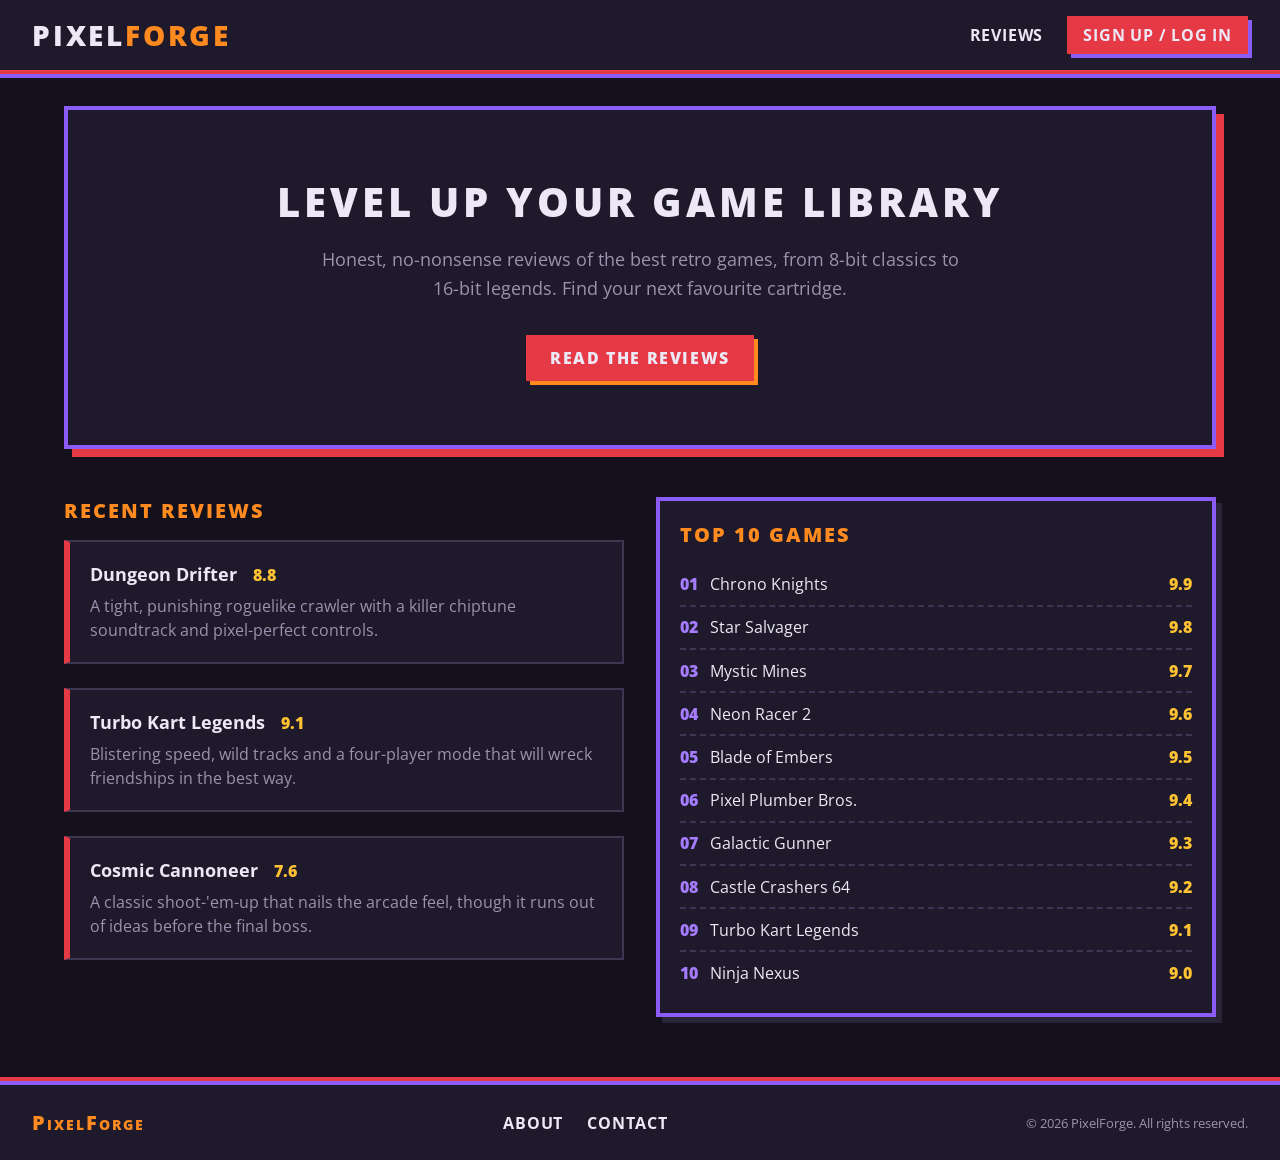
==== index.html @ 7b4bf4bd "add initial index page and styles" ====
<!DOCTYPE html>
<html lang="en">
<head>
    <title>PixelForge</title>
    <link rel="stylesheet" href="/styles.css">
</head>
<body>

    <header>
        <h1>Pixel<span>Forge</span></h1>
        <nav>
            <ul>
                <li><a href="#">Reviews</a></li>
                <li><a href="#" class="signup">Sign up / Log in</a></li>
            </ul>
        </nav>
    </header>

    <main>
        <section class="hero">
            <h2>Level up your game library</h2>
            <p>Honest, no-nonsense reviews of the best retro games, from 8-bit classics to 16-bit legends. Find your next favourite cartridge.</p>
            <a href="#" class="cta">Read the reviews</a>
        </section>

        <section class="highlights">
            <section>
                <h2>Recent Reviews</h2>
                <article>
                    <h3>Dungeon Drifter</h3>
                    <data value="8.8">8.8</data>
                    <p>A tight, punishing roguelike crawler with a killer chiptune soundtrack and pixel-perfect controls.</p>
                </article>
                <article>
                    <h3>Turbo Kart Legends</h3>
                    <data value="9.1">9.1</data>
                    <p>Blistering speed, wild tracks and a four-player mode that will wreck friendships in the best way.</p>
                </article>
                <article>
                    <h3>Cosmic Cannoneer</h3>
                    <data value="7.6">7.6</data>
                    <p>A classic shoot-'em-up that nails the arcade feel, though it runs out of ideas before the final boss.</p>
                </article>
            </section>

            <aside>
                <h2>Top 10 Games</h2>
                <ol>
                    <li><span>Chrono Knights</span><data value="9.9">9.9</data></li>
                    <li><span>Star Salvager</span><data value="9.8">9.8</data></li>
                    <li><span>Mystic Mines</span><data value="9.7">9.7</data></li>
                    <li><span>Neon Racer 2</span><data value="9.6">9.6</data></li>
                    <li><span>Blade of Embers</span><data value="9.5">9.5</data></li>
                    <li><span>Pixel Plumber Bros.</span><data value="9.4">9.4</data></li>
                    <li><span>Galactic Gunner</span><data value="9.3">9.3</data></li>
                    <li><span>Castle Crashers 64</span><data value="9.2">9.2</data></li>
                    <li><span>Turbo Kart Legends</span><data value="9.1">9.1</data></li>
                    <li><span>Ninja Nexus</span><data value="9.0">9.0</data></li>
                </ol>
            </aside>
        </section>
    </main>

    <footer>
        <p>PixelForge</p>
        <nav>
            <ul>
                <li><a href="#">About</a></li>
                <li><a href="#">Contact</a></li>
            </ul>
        </nav>
        <small>&copy; 2026 PixelForge. All rights reserved.</small>
    </footer>

</body>
</html>
---- styles.css ----
@import url('https://fonts.googleapis.com/css2?family=Open+Sans:ital,wght@0,300..800;1,300..800&display=swap');

:root {
    /* Backgrounds */
    --color-bg: #14111c;
    --color-surface: #1e1a2b;
    --color-surface-raised: #2a2439;
    --color-border: #3d3552;

    /* Text */
    --color-text: #ece8f5;
    --color-text-muted: #9a93ad;
    --color-text-disabled: #5f5873;

    /* Brand */
    --color-primary: #e63946;
    --color-primary-hover: #ff4d5a;
    --color-secondary: #8b5cf6;
    --color-secondary-hover: #a67cff;
    --color-accent: #ff8a1f;

    /* Status */
    --color-success: #3ddc84;
    --color-warning: #ffc233;
    --color-danger: #ff3b30;
    --color-info: #38bdf8;
}

* {
    margin: 0;
    padding: 0;
}
a {
    color: inherit;
}
body {
    font-family: "Open Sans", sans-serif;
    background-color: var(--color-bg);
    color: var(--color-text);
}

header {
    display: flex;
    align-items: center;
    justify-content: space-between;
    padding: 1rem 2rem;
    background-color: var(--color-surface);
    border-bottom: 4px solid var(--color-primary);
    box-shadow: 0 4px 0 var(--color-secondary);
}
header h1 {
    font-size: 1.75rem;
    font-weight: 800;
    letter-spacing: 0.1em;
    text-transform: uppercase;
}
header h1 span {
    color: var(--color-accent);
}
header nav ul {
    display: flex;
    align-items: center;
    gap: 1.5rem;
    list-style: none;
}
header nav a {
    text-decoration: none;
    font-weight: 700;
    text-transform: uppercase;
    letter-spacing: 0.05em;
}
header nav a:hover {
    color: var(--color-accent);
}
header nav .signup {
    padding: 0.5rem 1rem;
    background-color: var(--color-primary);
    box-shadow: 4px 4px 0 var(--color-secondary);
}
header nav .signup:hover {
    color: var(--color-text);
    background-color: var(--color-primary-hover);
}
header nav .signup:active {
    transform: translate(4px, 4px);
    box-shadow: none;
}

main {
    max-width: 72rem;
    margin: 0 auto;
    padding: 2rem;
}
main h2 {
    margin-bottom: 1rem;
    font-size: 1.25rem;
    font-weight: 800;
    letter-spacing: 0.1em;
    text-transform: uppercase;
    color: var(--color-accent);
}
main data {
    font-weight: 800;
    color: var(--color-warning);
}

.hero {
    margin-bottom: 3rem;
    padding: 4rem 2rem;
    text-align: center;
    background-color: var(--color-surface);
    border: 4px solid var(--color-secondary);
    box-shadow: 8px 8px 0 var(--color-primary);
}
.hero h2 {
    font-size: 2.5rem;
    color: var(--color-text);
}
.hero p {
    max-width: 40rem;
    margin: 0 auto 2rem;
    font-size: 1.125rem;
    line-height: 1.6;
    color: var(--color-text-muted);
}
.cta {
    display: inline-block;
    padding: 0.75rem 1.5rem;
    font-weight: 800;
    text-decoration: none;
    text-transform: uppercase;
    letter-spacing: 0.1em;
    background-color: var(--color-primary);
    box-shadow: 4px 4px 0 var(--color-accent);
}
.cta:hover {
    background-color: var(--color-primary-hover);
}
.cta:active {
    transform: translate(4px, 4px);
    box-shadow: none;
}

.highlights {
    display: grid;
    grid-template-columns: 1fr 1fr;
    gap: 2rem;
    align-items: start;
}
.highlights article {
    margin-bottom: 1.5rem;
    padding: 1.25rem;
    background-color: var(--color-surface);
    border: 2px solid var(--color-border);
    border-left: 6px solid var(--color-primary);
}
.highlights article h3 {
    display: inline-block;
    margin-right: 0.75rem;
    font-size: 1.125rem;
}
.highlights article p {
    margin-top: 0.5rem;
    line-height: 1.5;
    color: var(--color-text-muted);
}
.highlights aside {
    padding: 1.25rem;
    background-color: var(--color-surface);
    border: 4px solid var(--color-secondary);
    box-shadow: 6px 6px 0 var(--color-surface-raised);
}
.highlights ol {
    list-style: none;
    counter-reset: rank;
}
.highlights li {
    display: flex;
    align-items: center;
    gap: 0.75rem;
    padding: 0.6rem 0;
    border-bottom: 2px dashed var(--color-border);
    counter-increment: rank;
}
.highlights li:last-child {
    border-bottom: none;
}
.highlights li::before {
    content: counter(rank, decimal-leading-zero);
    font-weight: 800;
    color: var(--color-secondary-hover);
}
.highlights li span {
    flex: 1;
}

footer {
    display: flex;
    flex-wrap: wrap;
    align-items: center;
    justify-content: space-between;
    gap: 1rem;
    margin-top: 2rem;
    padding: 1.5rem 2rem;
    background-color: var(--color-surface);
    border-top: 4px solid var(--color-secondary);
    box-shadow: 0 -4px 0 var(--color-primary);
}
footer p {
    font-size: 1.25rem;
    font-weight: 800;
    font-variant: small-caps;
    letter-spacing: 0.1em;
    color: var(--color-accent);
}
footer nav ul {
    display: flex;
    gap: 1.5rem;
    list-style: none;
}
footer nav a {
    text-decoration: none;
    font-weight: 700;
    text-transform: uppercase;
    letter-spacing: 0.05em;
}
footer nav a:hover {
    color: var(--color-accent);
}
footer small {
    color: var(--color-text-muted);
}

@media (max-width: 48rem) {
    .highlights {
        grid-template-columns: 1fr;
    }
}
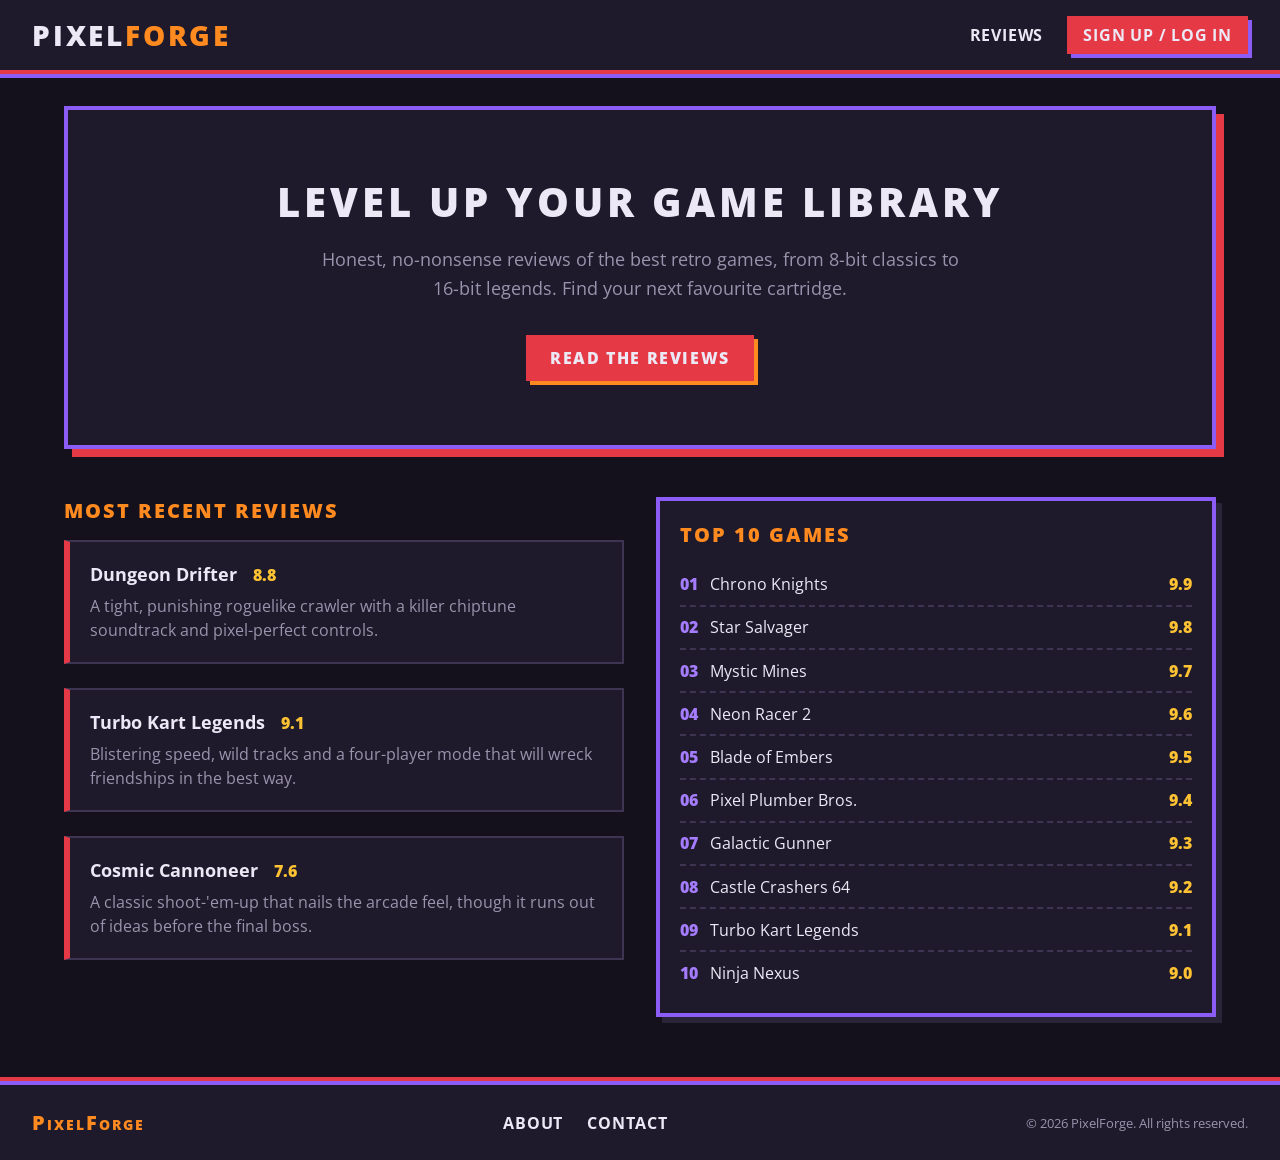
==== commit 05c561a5: "update reviews title" ====
--- a/index.html
+++ b/index.html
@@ -1,7 +1,7 @@
 <!DOCTYPE html>
 <html lang="en">
 <head>
-    <title>PixelForge</title>
+    <title>PixelForge | Home</title>
     <link rel="stylesheet" href="/styles.css">
 </head>
 <body>
@@ -25,7 +25,7 @@
 
         <section class="highlights">
             <section>
-                <h2>Recent Reviews</h2>
+                <h2>Most Recent Reviews</h2>
                 <article>
                     <h3>Dungeon Drifter</h3>
                     <data value="8.8">8.8</data>
@@ -65,7 +65,7 @@
         <p>PixelForge</p>
         <nav>
             <ul>
-                <li><a href="#">About</a></li>
+                <li><a href="/about.html">About</a></li>
                 <li><a href="#">Contact</a></li>
             </ul>
         </nav>
--- a/styles.css
+++ b/styles.css
@@ -194,6 +194,37 @@
     flex: 1;
 }
 
+.about {
+    max-width: 48rem;
+    margin: 0 auto;
+    padding: 2rem;
+    background-color: var(--color-surface);
+    border: 4px solid var(--color-secondary);
+    box-shadow: 8px 8px 0 var(--color-primary);
+}
+.about h2 {
+    font-size: 2rem;
+    color: var(--color-text);
+}
+.about h3 {
+    margin: 2rem 0 0.75rem;
+    padding-left: 0.75rem;
+    font-size: 1.125rem;
+    text-transform: uppercase;
+    letter-spacing: 0.1em;
+    color: var(--color-accent);
+    border-left: 6px solid var(--color-primary);
+}
+.about p {
+    margin-bottom: 1rem;
+    line-height: 1.7;
+    color: var(--color-text-muted);
+}
+.about .intro {
+    font-size: 1.125rem;
+    color: var(--color-text);
+}
+
 footer {
     display: flex;
     flex-wrap: wrap;
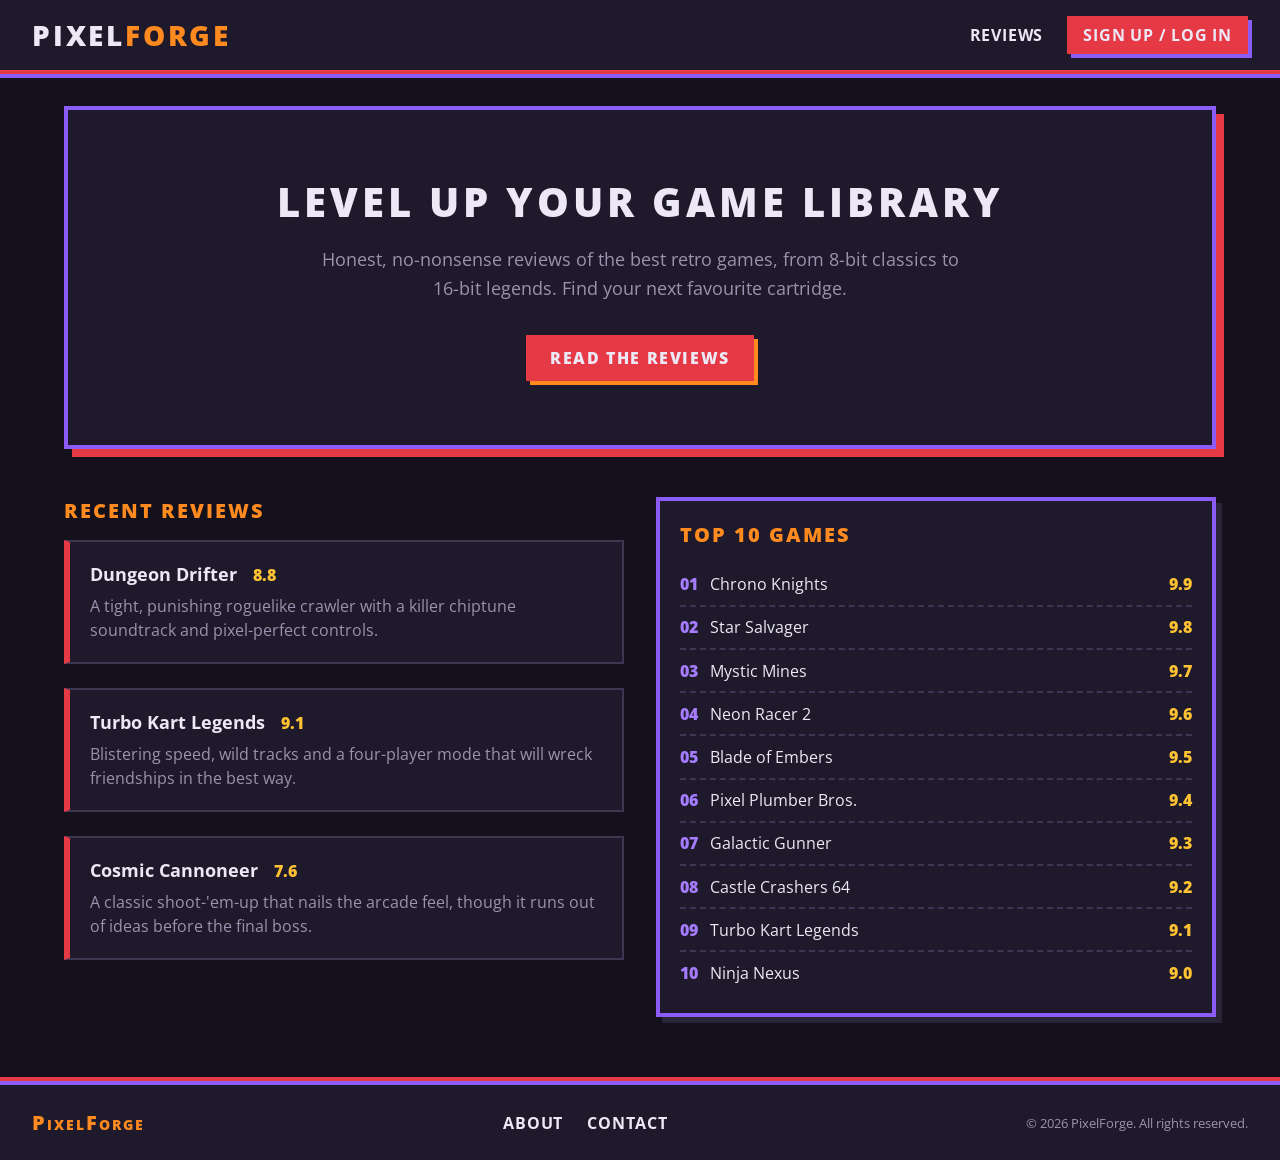
==== commit b619bfd9: "Revert "update reviews title" This reverts commit 05c561a5dc6bf9cd9ea1c2c125bb890784584be2." ====
--- a/index.html
+++ b/index.html
@@ -25,7 +25,7 @@
 
         <section class="highlights">
             <section>
-                <h2>Most Recent Reviews</h2>
+                <h2>Recent Reviews</h2>
                 <article>
                     <h3>Dungeon Drifter</h3>
                     <data value="8.8">8.8</data>
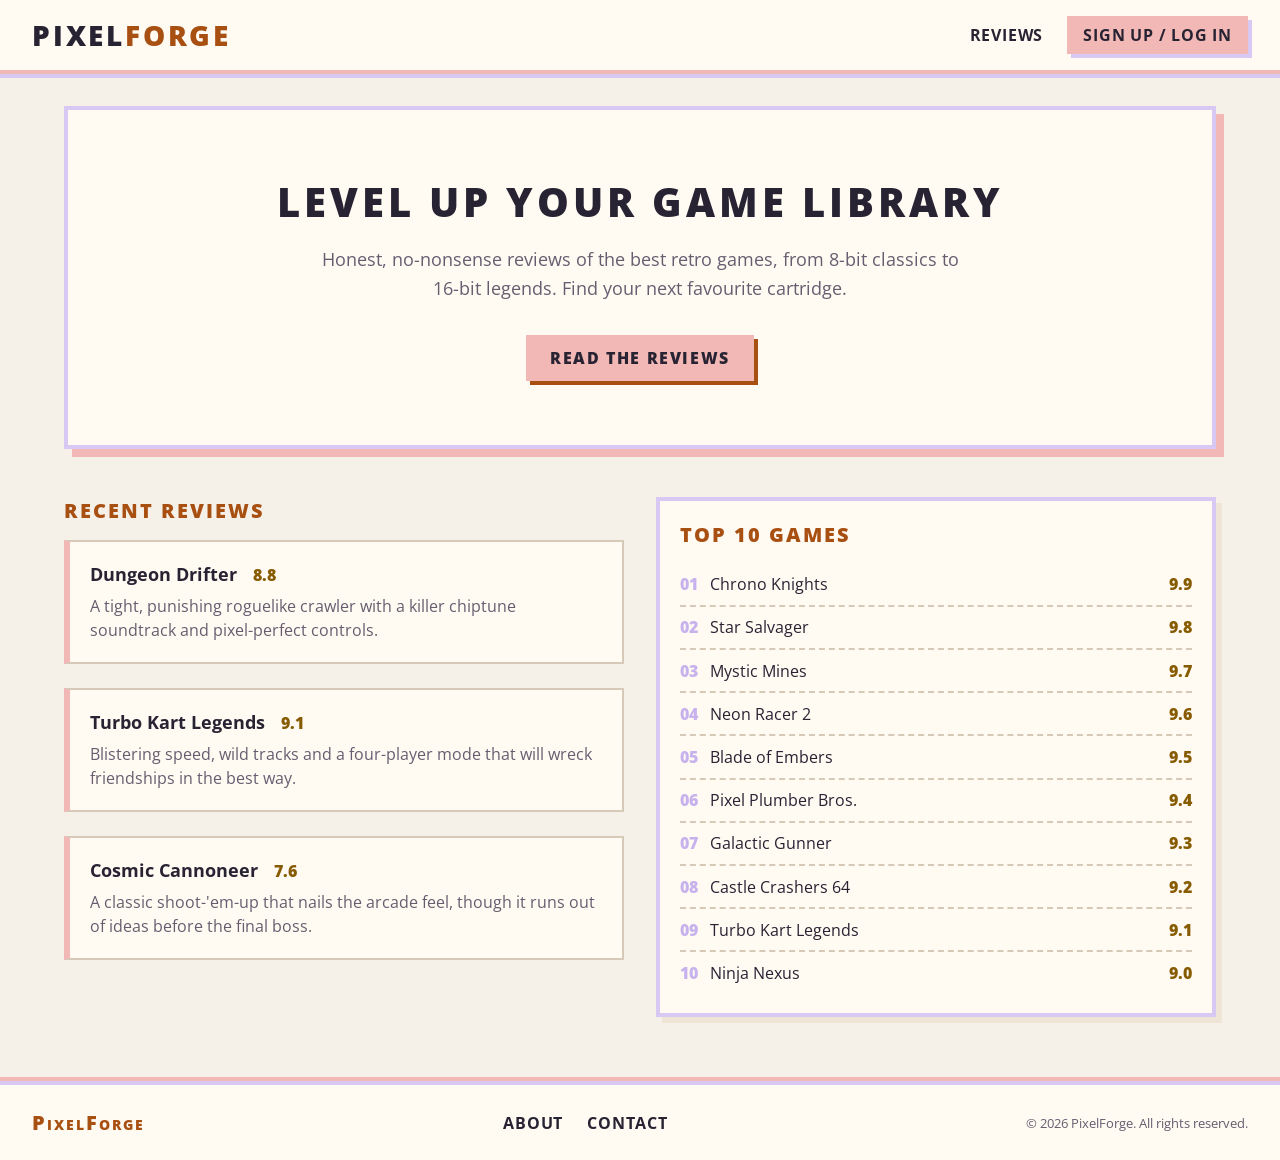
==== commit 0469fdd3: "update title" ====
--- a/index.html
+++ b/index.html
@@ -1,7 +1,7 @@
 <!DOCTYPE html>
 <html lang="en">
 <head>
-    <title>PixelForge | Home</title>
+    <title>PixelForge | Homepage</title>
     <link rel="stylesheet" href="/styles.css">
 </head>
 <body>
--- a/styles.css
+++ b/styles.css
@@ -2,28 +2,28 @@
 
 :root {
     /* Backgrounds */
-    --color-bg: #14111c;
-    --color-surface: #1e1a2b;
-    --color-surface-raised: #2a2439;
-    --color-border: #3d3552;
+    --color-bg: #f6f1e8;
+    --color-surface: #fffaf2;
+    --color-surface-raised: #eee5d7;
+    --color-border: #d6c9b7;
 
     /* Text */
-    --color-text: #ece8f5;
-    --color-text-muted: #9a93ad;
-    --color-text-disabled: #5f5873;
+    --color-text: #282333;
+    --color-text-muted: #665e70;
+    --color-text-disabled: #898191;
 
     /* Brand */
-    --color-primary: #e63946;
-    --color-primary-hover: #ff4d5a;
-    --color-secondary: #8b5cf6;
-    --color-secondary-hover: #a67cff;
-    --color-accent: #ff8a1f;
+    --color-primary: #f2b8b5;
+    --color-primary-hover: #f6c8bd;
+    --color-secondary: #d8c8f4;
+    --color-secondary-hover: #c7b2ed;
+    --color-accent: #a84f12;
 
     /* Status */
-    --color-success: #3ddc84;
-    --color-warning: #ffc233;
-    --color-danger: #ff3b30;
-    --color-info: #38bdf8;
+    --color-success: #247a4b;
+    --color-warning: #875b00;
+    --color-danger: #b42318;
+    --color-info: #087ca5;
 }
 
 * {
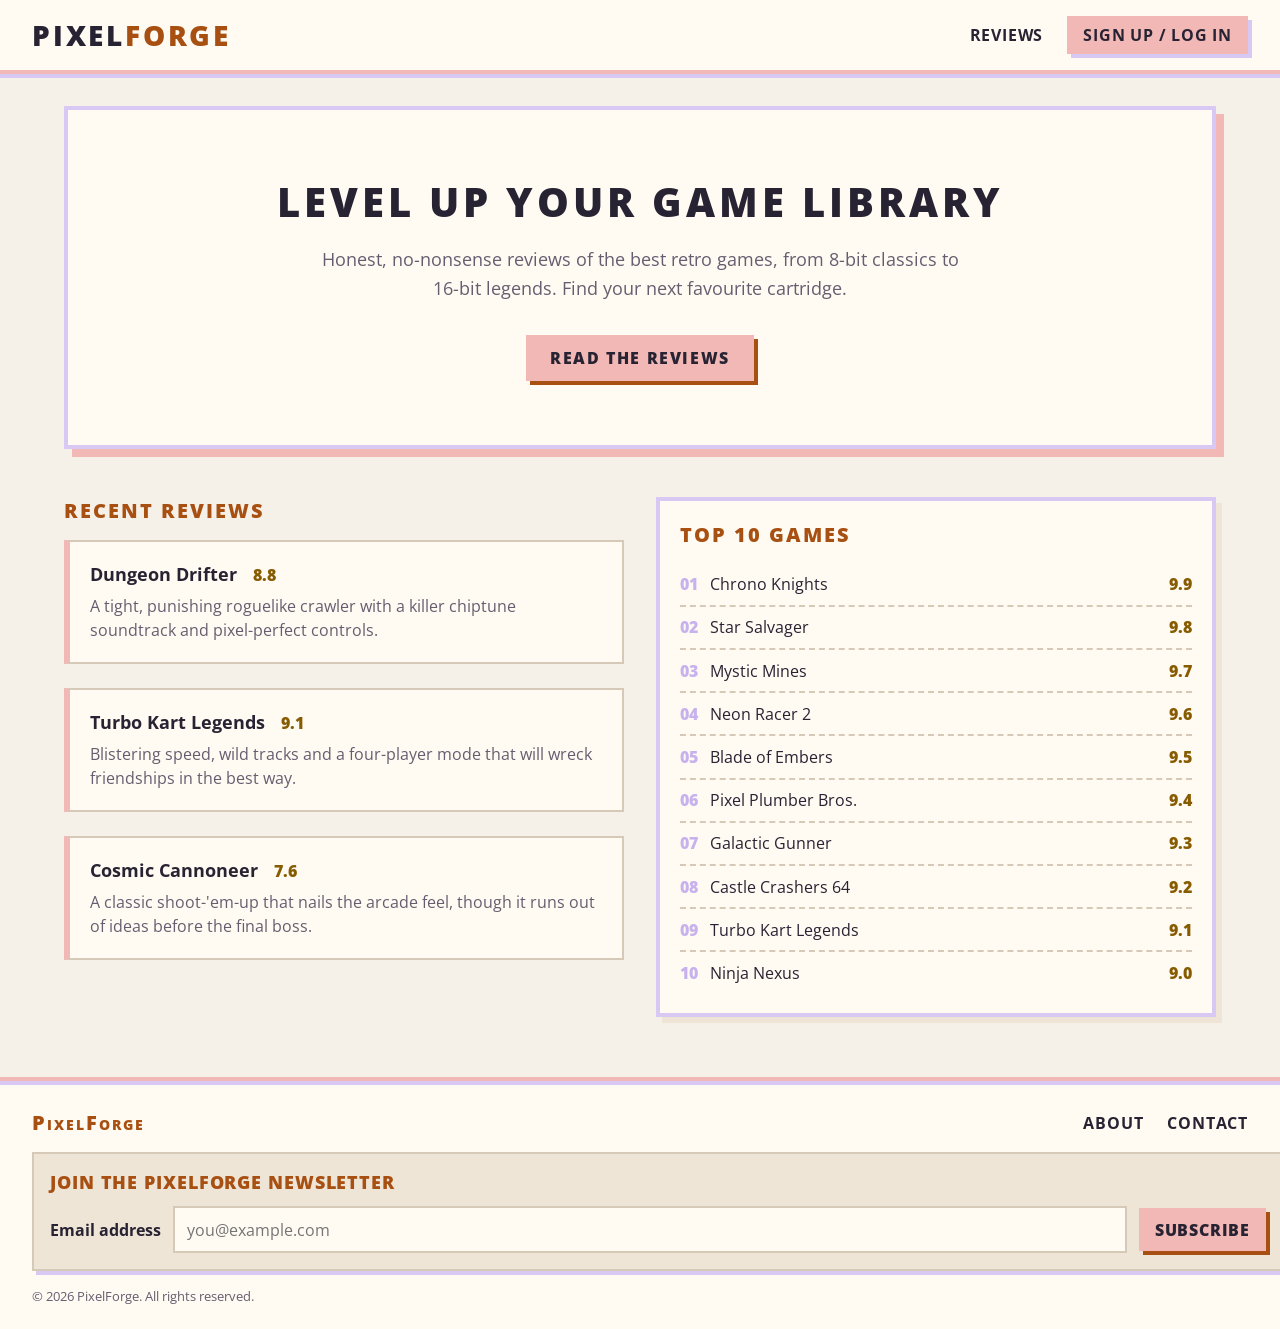
==== commit 5cc9fe0d: "add newsletter form" ====
--- a/index.html
+++ b/index.html
@@ -69,6 +69,14 @@
                 <li><a href="#">Contact</a></li>
             </ul>
         </nav>
+        <section class="newsletter">
+            <h2>Join the PixelForge newsletter</h2>
+            <form>
+                <label for="newsletter-email">Email address</label>
+                <input id="newsletter-email" name="email" type="email" placeholder="you@example.com" required>
+                <button type="submit">Subscribe</button>
+            </form>
+        </section>
         <small>&copy; 2026 PixelForge. All rights reserved.</small>
     </footer>
 
--- a/styles.css
+++ b/styles.css
@@ -258,6 +258,62 @@
 footer nav a:hover {
     color: var(--color-accent);
 }
+footer .newsletter {
+    flex: 1 0 100%;
+    padding: 1rem;
+    background-color: var(--color-surface-raised);
+    border: 2px solid var(--color-border);
+    box-shadow: 4px 4px 0 var(--color-secondary);
+}
+footer .newsletter h2 {
+    margin-bottom: 0.75rem;
+    font-size: 1.125rem;
+    font-weight: 800;
+    letter-spacing: 0.05em;
+    text-transform: uppercase;
+    color: var(--color-accent);
+}
+footer .newsletter form {
+    display: flex;
+    flex-wrap: wrap;
+    align-items: center;
+    gap: 0.75rem;
+}
+footer .newsletter label {
+    font-weight: 700;
+}
+footer .newsletter input {
+    flex: 1 1 14rem;
+    min-width: 0;
+    padding: 0.65rem 0.75rem;
+    font: inherit;
+    color: var(--color-text);
+    background-color: var(--color-surface);
+    border: 2px solid var(--color-border);
+}
+footer .newsletter input:focus {
+    outline: 3px solid var(--color-secondary);
+    outline-offset: 2px;
+}
+footer .newsletter button {
+    padding: 0.65rem 1rem;
+    font: inherit;
+    font-weight: 800;
+    text-transform: uppercase;
+    letter-spacing: 0.05em;
+    color: var(--color-text);
+    background-color: var(--color-primary);
+    border: 0;
+    box-shadow: 4px 4px 0 var(--color-accent);
+    cursor: pointer;
+}
+footer .newsletter button:hover {
+    background-color: var(--color-primary-hover);
+}
+footer .newsletter button:active {
+    transform: translate(4px, 4px);
+    box-shadow: none;
+}
 footer small {
     color: var(--color-text-muted);
 }
